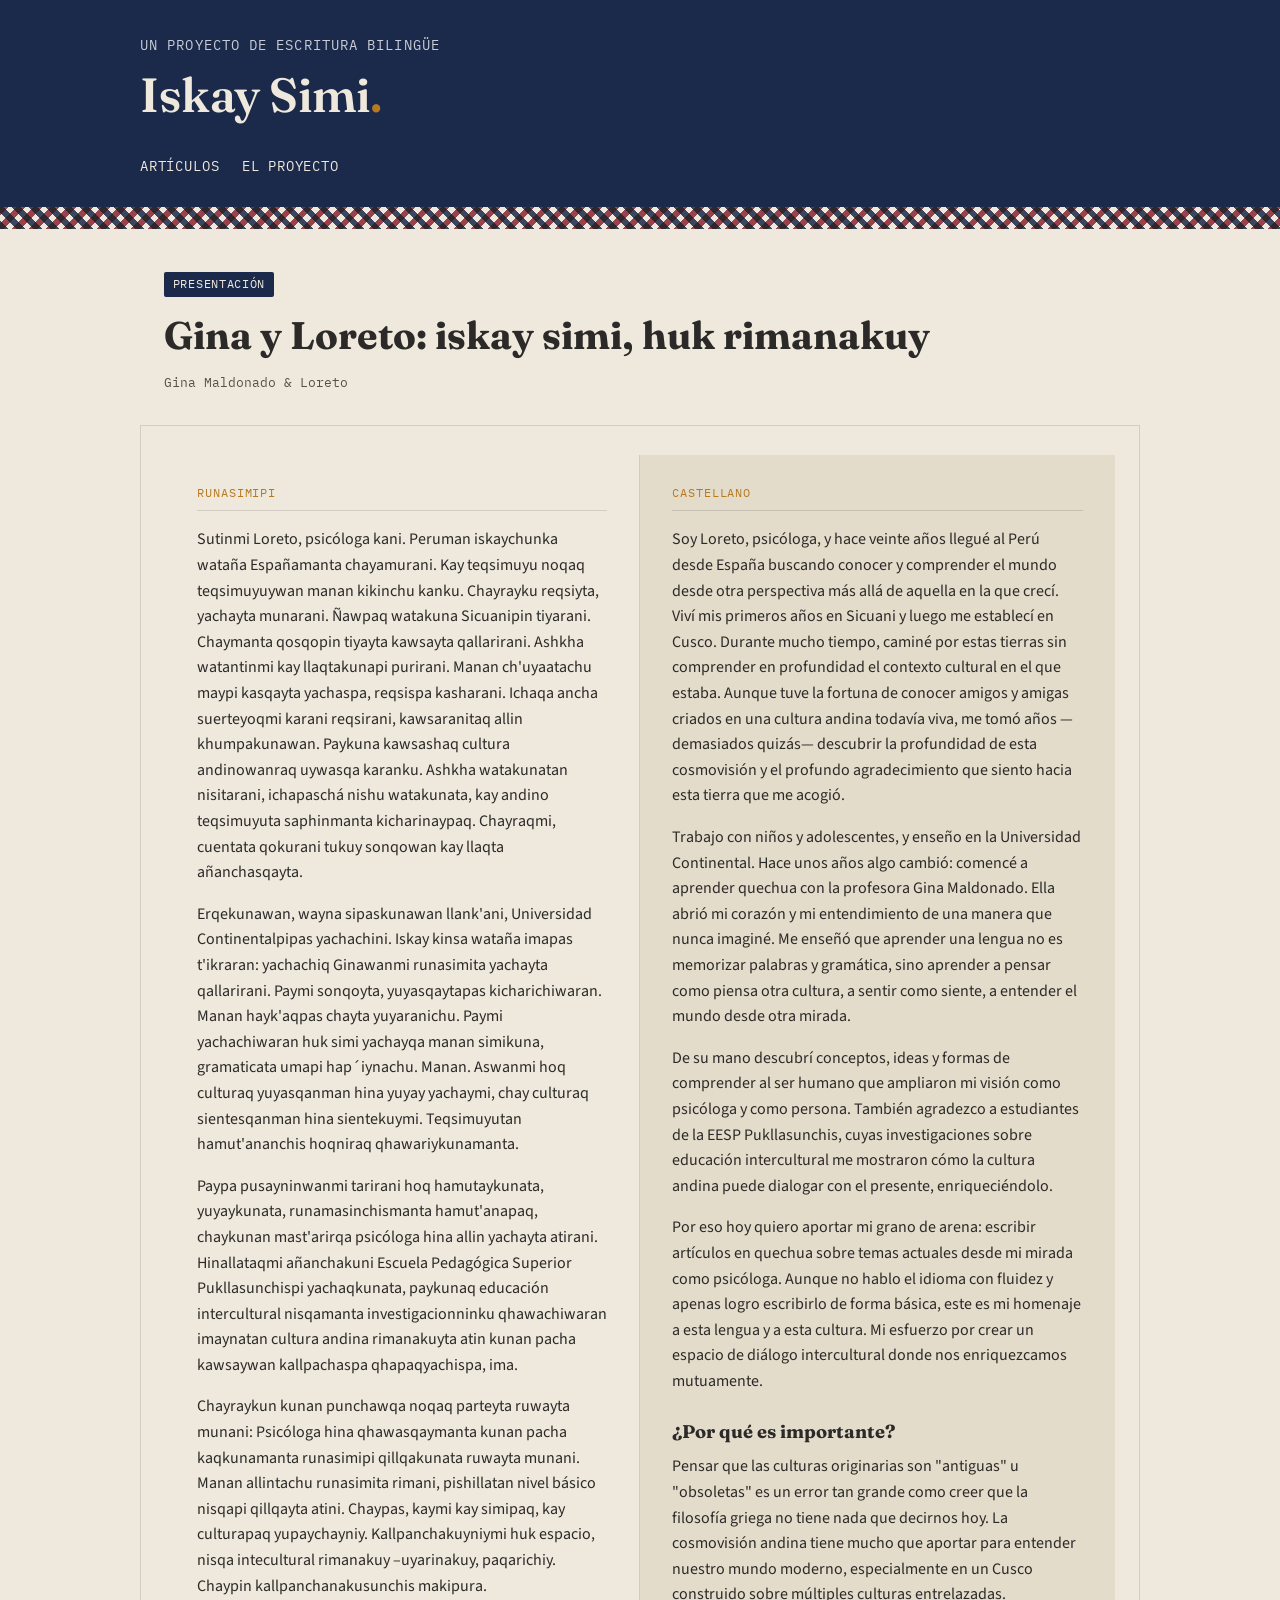
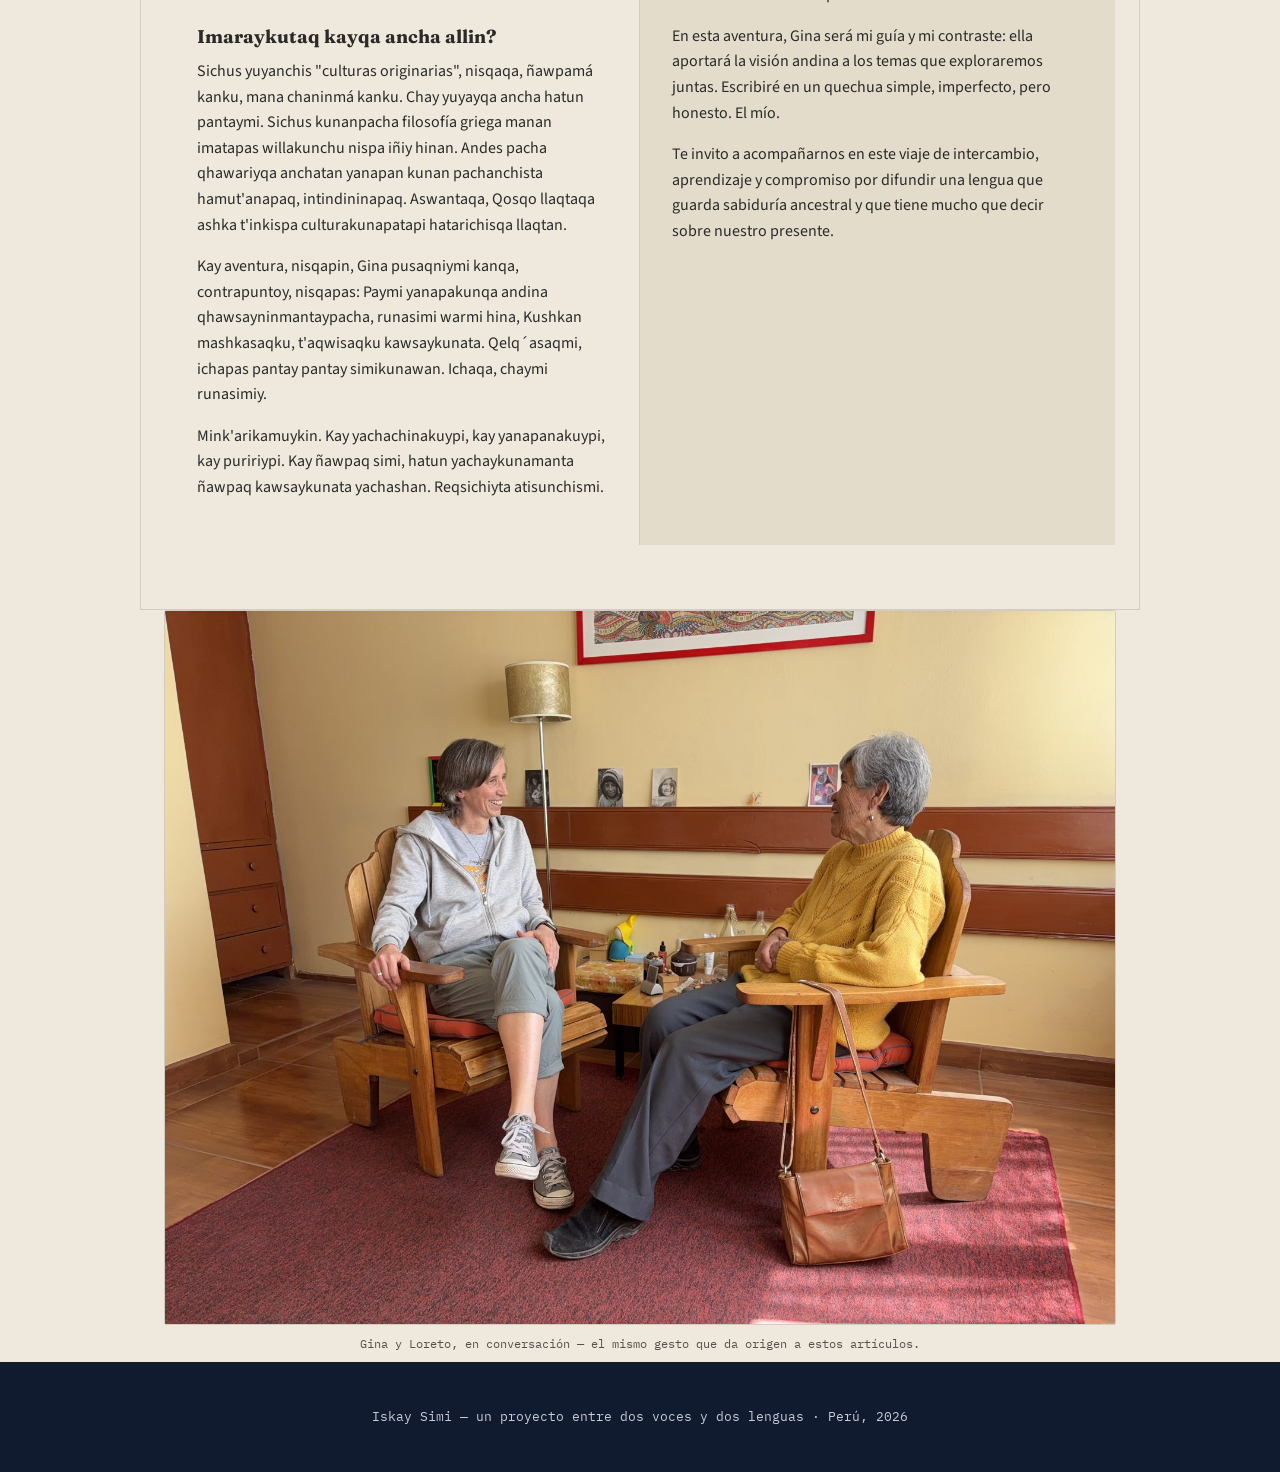
==== articulos/proyecto.html @ fa010f7d "Add files via upload" ====
<!DOCTYPE html>
<html lang="es">
<head>
<meta charset="UTF-8">
<meta name="viewport" content="width=device-width, initial-scale=1.0">
<title>Gina y Loreto: Iskay simi, huk rimanakuy</title>
<link rel="preconnect" href="https://fonts.googleapis.com">
<link href="https://fonts.googleapis.com/css2?family=Fraunces:wght@500;600&family=IBM+Plex+Mono:wght@400;500&family=Source+Sans+3:wght@400;600&display=swap" rel="stylesheet">
<link rel="stylesheet" href="../style.css">
</head>
<body>

<header class="site">
  <div class="site-inner">
    <p class="site-subtitle">Un proyecto de escritura bilingüe</p>
    <h1 class="site-title">Iskay Simi<span class="iskay">.</span></h1>
    <nav class="site">
      <a href="../index.html">Artículos</a>
      <a href="../index.html#proyecto">El proyecto</a>
    </nav>
  </div>
</header>

<div class="telar-divider"></div>

<div class="articulo-header">
  <span class="tema">Presentación</span>
  <h1>Gina y Loreto: iskay simi, huk rimanakuy</h1>
  <p class="meta">Gina Maldonado &amp; Loreto</p>
</div>

<section class="paralelo">
  <div class="columna qu">
    <p class="idioma-label">Runasimipi</p>

    <p>Sutinmi Loreto, psicóloga kani. Peruman iskaychunka wataña Españamanta chayamurani. Kay teqsimuyu noqaq teqsimuyuywan manan kikinchu kanku. Chayrayku reqsiyta, yachayta munarani. Ñawpaq watakuna Sicuanipin tiyarani. Chaymanta qosqopin tiyayta kawsayta qallarirani. Ashkha watantinmi kay llaqtakunapi purirani. Manan ch'uyaatachu maypi kasqayta yachaspa, reqsispa kasharani. Ichaqa ancha suerteyoqmi karani reqsirani, kawsaranitaq allin khumpakunawan. Paykuna kawsashaq cultura andinowanraq uywasqa karanku. Ashkha watakunatan nisitarani, ichapaschá nishu watakunata, kay andino teqsimuyuta saphinmanta kicharinaypaq. Chayraqmi, cuentata qokurani tukuy sonqowan kay llaqta añanchasqayta.</p>

    <p>Erqekunawan, wayna sipaskunawan llank'ani, Universidad Continentalpipas yachachini. Iskay kinsa wataña imapas t'ikraran: yachachiq Ginawanmi runasimita yachayta qallarirani. Paymi sonqoyta, yuyasqaytapas kicharichiwaran. Manan hayk'aqpas chayta yuyaranichu. Paymi yachachiwaran huk simi yachayqa manan simikuna, gramaticata umapi hap´iynachu. Manan. Aswanmi hoq culturaq yuyasqanman hina yuyay yachaymi, chay culturaq sientesqanman hina sientekuymi. Teqsimuyutan hamut'ananchis hoqniraq qhawariykunamanta.</p>

    <p>Paypa pusayninwanmi tarirani hoq hamutaykunata, yuyaykunata, runamasinchismanta hamut'anapaq, chaykunan mast'arirqa psicóloga hina allin yachayta atirani. Hinallataqmi añanchakuni Escuela Pedagógica Superior Pukllasunchispi yachaqkunata, paykunaq educación intercultural nisqamanta investigacionninku qhawachiwaran imaynatan cultura andina rimanakuyta atin kunan pacha kawsaywan kallpachaspa qhapaqyachispa, ima.</p>

    <p>Chayraykun kunan punchawqa noqaq parteyta ruwayta munani: Psicóloga hina qhawasqaymanta kunan pacha kaqkunamanta runasimipi qillqakunata ruwayta munani. Manan allintachu runasimita rimani, pishillatan nivel básico nisqapi qillqayta atini. Chaypas, kaymi kay simipaq, kay culturapaq yupaychayniy. Kallpanchakuyniymi huk espacio, nisqa intecultural rimanakuy –uyarinakuy, paqarichiy. Chaypin kallpanchanakusunchis makipura.</p>

    <h3>Imaraykutaq kayqa ancha allin?</h3>
    <p>Sichus yuyanchis "culturas originarias", nisqaqa, ñawpamá kanku, mana chaninmá kanku. Chay yuyayqa ancha hatun pantaymi. Sichus kunanpacha filosofía griega manan imatapas willakunchu nispa iñiy hinan. Andes pacha qhawariyqa anchatan yanapan kunan pachanchista hamut'anapaq, intindininapaq. Aswantaqa, Qosqo llaqtaqa ashka t'inkispa culturakunapatapi hatarichisqa llaqtan.</p>

    <p>Kay aventura, nisqapin, Gina pusaqniymi kanqa, contrapuntoy, nisqapas: Paymi yanapakunqa andina qhawsayninmantaypacha, runasimi warmi hina, Kushkan mashkasaqku, t'aqwisaqku kawsaykunata. Qelq´asaqmi, ichapas pantay pantay simikunawan. Ichaqa, chaymi runasimiy.</p>

    <p>Mink'arikamuykin. Kay yachachinakuypi, kay yanapanakuypi, kay puririypi. Kay ñawpaq simi, hatun yachaykunamanta ñawpaq kawsaykunata yachashan. Reqsichiyta atisunchismi.</p>
  </div>

  <div class="columna es">
    <p class="idioma-label">Castellano</p>

    <p>Soy Loreto, psicóloga, y hace veinte años llegué al Perú desde España buscando conocer y comprender el mundo desde otra perspectiva más allá de aquella en la que crecí. Viví mis primeros años en Sicuani y luego me establecí en Cusco. Durante mucho tiempo, caminé por estas tierras sin comprender en profundidad el contexto cultural en el que estaba. Aunque tuve la fortuna de conocer amigos y amigas criados en una cultura andina todavía viva, me tomó años —demasiados quizás— descubrir la profundidad de esta cosmovisión y el profundo agradecimiento que siento hacia esta tierra que me acogió.</p>

    <p>Trabajo con niños y adolescentes, y enseño en la Universidad Continental. Hace unos años algo cambió: comencé a aprender quechua con la profesora Gina Maldonado. Ella abrió mi corazón y mi entendimiento de una manera que nunca imaginé. Me enseñó que aprender una lengua no es memorizar palabras y gramática, sino aprender a pensar como piensa otra cultura, a sentir como siente, a entender el mundo desde otra mirada.</p>

    <p>De su mano descubrí conceptos, ideas y formas de comprender al ser humano que ampliaron mi visión como psicóloga y como persona. También agradezco a estudiantes de la EESP Pukllasunchis, cuyas investigaciones sobre educación intercultural me mostraron cómo la cultura andina puede dialogar con el presente, enriqueciéndolo.</p>

    <p>Por eso hoy quiero aportar mi grano de arena: escribir artículos en quechua sobre temas actuales desde mi mirada como psicóloga. Aunque no hablo el idioma con fluidez y apenas logro escribirlo de forma básica, este es mi homenaje a esta lengua y a esta cultura. Mi esfuerzo por crear un espacio de diálogo intercultural donde nos enriquezcamos mutuamente.</p>

    <h3>¿Por qué es importante?</h3>
    <p>Pensar que las culturas originarias son "antiguas" u "obsoletas" es un error tan grande como creer que la filosofía griega no tiene nada que decirnos hoy. La cosmovisión andina tiene mucho que aportar para entender nuestro mundo moderno, especialmente en un Cusco construido sobre múltiples culturas entrelazadas.</p>

    <p>En esta aventura, Gina será mi guía y mi contraste: ella aportará la visión andina a los temas que exploraremos juntas. Escribiré en un quechua simple, imperfecto, pero honesto. El mío.</p>

    <p>Te invito a acompañarnos en este viaje de intercambio, aprendizaje y compromiso por difundir una lengua que guarda sabiduría ancestral y que tiene mucho que decir sobre nuestro presente.</p>
  </div>
</section>

<figure class="articulo-imagen">
  <img src="../img/gina-loreto-conversando.jpg" alt="Gina Maldonado y Loreto conversando">
  <figcaption>Gina y Loreto, en conversación — el mismo gesto que da origen a estos artículos.</figcaption>
</figure>

<footer class="site">
  <p>Iskay Simi — un proyecto entre dos voces y dos lenguas · Perú, 2026</p>
</footer>

</body>
</html>
---- style.css ----
/* =========================================================
   ISKAY SIMI — plantilla para blog bilingüe quechua/castellano
   Paleta: índigo noche, ocre tierra, cochinilla, papel crudo
   ========================================================= */

:root {
  --paper: #efe9dd;
  --paper-dim: #e4dccb;
  --ink: #2b2a28;
  --ink-soft: #55504a;
  --indigo: #1b2a4a;
  --indigo-deep: #101b30;
  --ocre: #b9791f;
  --cochinilla: #8b2635;
  --line: rgba(43, 42, 40, 0.15);

  --font-display: "Fraunces", Georgia, serif;
  --font-body: "Source Sans 3", "Segoe UI", sans-serif;
  --font-mono: "IBM Plex Mono", monospace;
}

* { box-sizing: border-box; }

html { scroll-behavior: smooth; }

body {
  margin: 0;
  background: var(--paper);
  color: var(--ink);
  font-family: var(--font-body);
  line-height: 1.6;
  -webkit-font-smoothing: antialiased;
}

a { color: inherit; }

/* ---------- textil signature: divisor tejido ---------- */
.telar-divider {
  height: 22px;
  width: 100%;
  background:
    repeating-linear-gradient(
      135deg,
      var(--cochinilla) 0 6px,
      transparent 6px 12px
    ),
    repeating-linear-gradient(
      45deg,
      var(--indigo) 0 6px,
      transparent 6px 12px
    );
  background-blend-mode: multiply;
  opacity: 0.85;
}

.telar-divider.small { height: 10px; }

/* ---------- header ---------- */
header.site {
  background: var(--indigo);
  color: var(--paper);
  padding: 2.2rem 1.5rem 1.6rem;
}

.site-inner {
  max-width: 1000px;
  margin: 0 auto;
}

.site-title {
  font-family: var(--font-display);
  font-size: clamp(2rem, 5vw, 3rem);
  margin: 0 0 0.2rem;
  font-weight: 600;
  letter-spacing: -0.01em;
}

.site-title .iskay { color: var(--ocre); }

.site-subtitle {
  font-family: var(--font-mono);
  font-size: 0.85rem;
  text-transform: uppercase;
  letter-spacing: 0.08em;
  color: #c9ccd6;
  margin: 0;
}

nav.site {
  margin-top: 1.4rem;
  display: flex;
  gap: 1.4rem;
  font-family: var(--font-mono);
  font-size: 0.85rem;
  text-transform: uppercase;
  letter-spacing: 0.06em;
}

nav.site a {
  text-decoration: none;
  color: var(--paper);
  border-bottom: 2px solid transparent;
  padding-bottom: 2px;
  transition: border-color 0.2s ease;
}

nav.site a:hover { border-color: var(--ocre); }

/* ---------- hero (home) ---------- */
.hero {
  max-width: 1000px;
  margin: 0 auto;
  padding: 3.5rem 1.5rem 2.5rem;
}

.hero-eyebrow {
  font-family: var(--font-mono);
  font-size: 0.8rem;
  text-transform: uppercase;
  letter-spacing: 0.1em;
  color: var(--cochinilla);
  margin: 0 0 0.8rem;
}

.hero h1 {
  font-family: var(--font-display);
  font-size: clamp(1.8rem, 4vw, 2.6rem);
  font-weight: 500;
  line-height: 1.25;
  margin: 0 0 1.2rem;
  max-width: 26ch;
}

.hero p {
  max-width: 62ch;
  color: var(--ink-soft);
  font-size: 1.05rem;
}

.hero .autoras {
  margin-top: 1.6rem;
  font-family: var(--font-mono);
  font-size: 0.85rem;
  color: var(--ink-soft);
}

/* ---------- autoras ---------- */
.autoras-seccion {
  max-width: 1000px;
  margin: 0 auto;
  padding: 0 1.5rem 3.5rem;
  display: flex;
  gap: 1.6rem;
  align-items: center;
  flex-wrap: wrap;
}

.autoras-seccion img {
  width: 100%;
  max-width: 420px;
  border-radius: 2px;
  border: 1px solid var(--line);
  display: block;
}

.autoras-seccion .texto {
  flex: 1;
  min-width: 240px;
}

.autoras-seccion .texto p.eyebrow {
  font-family: var(--font-mono);
  font-size: 0.78rem;
  text-transform: uppercase;
  letter-spacing: 0.08em;
  color: var(--cochinilla);
  margin: 0 0 0.5rem;
}

.autoras-seccion .texto p {
  color: var(--ink-soft);
  margin: 0;
}

/* imagen dentro de un artículo */
.articulo-imagen {
  max-width: 1000px;
  margin: 0 auto;
  padding: 0 1.5rem 0.5rem;
}

.articulo-imagen img {
  width: 100%;
  border-radius: 2px;
  border: 1px solid var(--line);
  display: block;
}

.articulo-imagen figcaption {
  font-family: var(--font-mono);
  font-size: 0.78rem;
  color: var(--ink-soft);
  margin-top: 0.6rem;
  text-align: center;
}

/* ---------- article list ---------- */
.lista {
  max-width: 1000px;
  margin: 0 auto;
  padding: 0.5rem 1.5rem 4rem;
  display: grid;
  gap: 1.4rem;
}

.tarjeta {
  display: block;
  text-decoration: none;
  color: var(--ink);
  background: var(--paper-dim);
  border: 1px solid var(--line);
  border-radius: 2px;
  padding: 1.6rem 1.8rem;
  transition: transform 0.15s ease, box-shadow 0.15s ease;
  position: relative;
}

.tarjeta:hover {
  transform: translateY(-2px);
  box-shadow: 0 6px 20px rgba(27, 42, 74, 0.12);
}

.tarjeta::before {
  content: "";
  position: absolute;
  left: 0; top: 0; bottom: 0;
  width: 4px;
  background: var(--ocre);
}

.tarjeta .num {
  font-family: var(--font-mono);
  font-size: 0.78rem;
  color: var(--cochinilla);
  letter-spacing: 0.05em;
}

.tarjeta h2 {
  font-family: var(--font-display);
  font-size: 1.4rem;
  font-weight: 600;
  margin: 0.35rem 0 0.5rem;
}

.tarjeta .tema {
  display: inline-block;
  font-family: var(--font-mono);
  font-size: 0.72rem;
  text-transform: uppercase;
  letter-spacing: 0.06em;
  background: var(--indigo);
  color: var(--paper);
  padding: 0.2rem 0.55rem;
  border-radius: 2px;
  margin-bottom: 0.6rem;
}

.tarjeta .resumen {
  color: var(--ink-soft);
  font-size: 0.96rem;
  margin: 0;
}

/* ---------- article page ---------- */
.articulo-header {
  max-width: 1000px;
  margin: 0 auto;
  padding: 2.6rem 1.5rem 1.2rem;
}

.articulo-header .tema {
  display: inline-block;
  font-family: var(--font-mono);
  font-size: 0.72rem;
  text-transform: uppercase;
  letter-spacing: 0.06em;
  background: var(--indigo);
  color: var(--paper);
  padding: 0.2rem 0.55rem;
  border-radius: 2px;
  margin-bottom: 0.9rem;
}

.articulo-header h1 {
  font-family: var(--font-display);
  font-size: clamp(1.7rem, 4vw, 2.4rem);
  margin: 0 0 0.6rem;
  line-height: 1.25;
}

.articulo-header .meta {
  font-family: var(--font-mono);
  font-size: 0.82rem;
  color: var(--ink-soft);
}

.aviso {
  max-width: 1000px;
  margin: 0 auto;
  padding: 0 1.5rem;
}

.aviso-caja {
  background: #f3e6c9;
  border: 1px solid rgba(139, 38, 53, 0.25);
  border-left: 4px solid var(--cochinilla);
  padding: 1rem 1.3rem;
  font-size: 0.92rem;
  color: var(--ink);
  border-radius: 2px;
}

/* parallel bilingual columns */
.paralelo {
  max-width: 1000px;
  margin: 0 auto;
  padding: 1.8rem 1.5rem 4rem;
  display: grid;
  grid-template-columns: 1fr 1fr;
  gap: 0;
  border: 1px solid var(--line);
}

.columna {
  padding: 1.8rem 2rem;
}

.columna.qu {
  background: var(--paper);
  border-right: 1px solid var(--line);
}

.columna.es {
  background: var(--paper-dim);
}

.columna .idioma-label {
  font-family: var(--font-mono);
  font-size: 0.72rem;
  text-transform: uppercase;
  letter-spacing: 0.08em;
  color: var(--ocre);
  margin: 0 0 1rem;
  border-bottom: 1px solid var(--line);
  padding-bottom: 0.5rem;
}

.columna h3 {
  font-family: var(--font-display);
  font-size: 1.15rem;
  margin: 1.4rem 0 0.5rem;
}

.columna p { margin: 0 0 1rem; }

@media (max-width: 760px) {
  .paralelo { grid-template-columns: 1fr; }
  .columna.qu { border-right: none; border-bottom: 1px solid var(--line); }
}

/* ---------- footer ---------- */
footer.site {
  background: var(--indigo-deep);
  color: #c9ccd6;
  padding: 2rem 1.5rem;
  text-align: center;
  font-family: var(--font-mono);
  font-size: 0.8rem;
}

footer.site a { color: var(--ocre); text-decoration: none; }

/* focus visibility */
a:focus-visible, button:focus-visible {
  outline: 2px solid var(--ocre);
  outline-offset: 2px;
}

@media (prefers-reduced-motion: reduce) {
  * { transition: none !important; scroll-behavior: auto !important; }
}
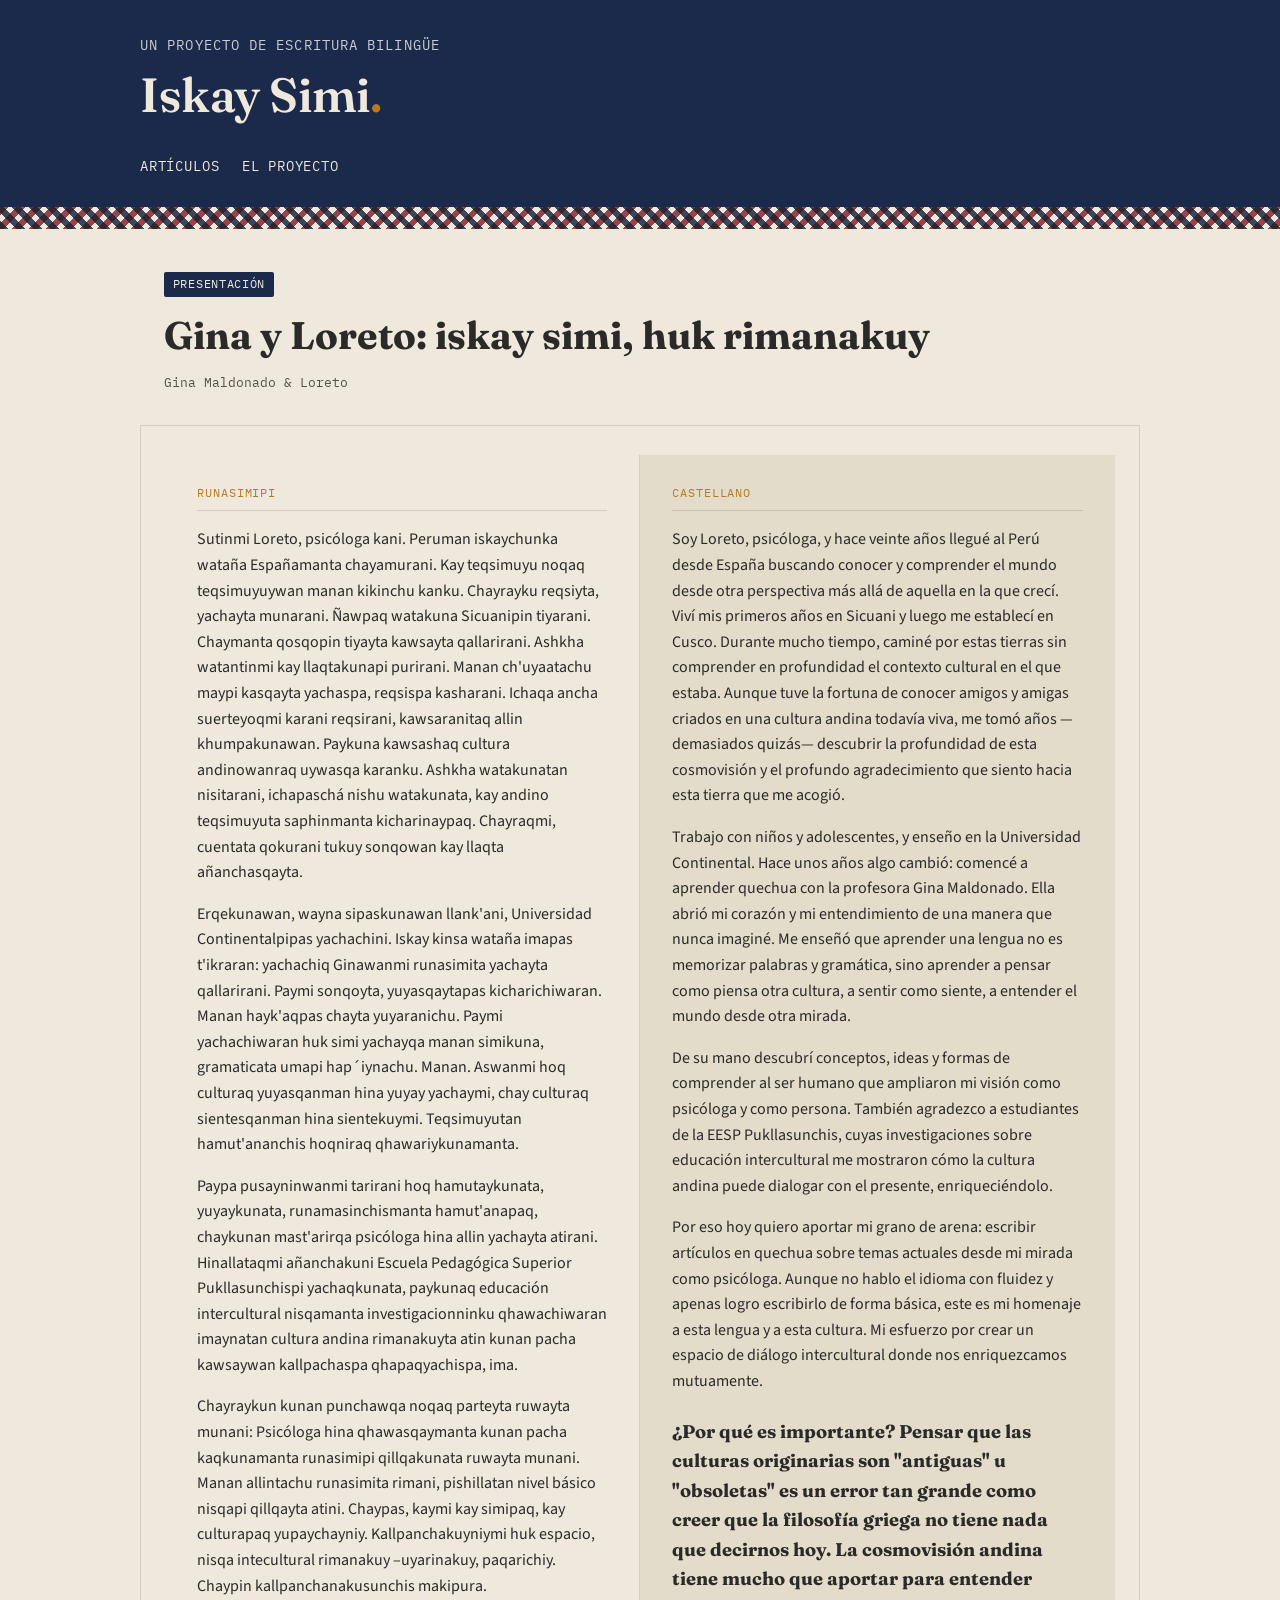
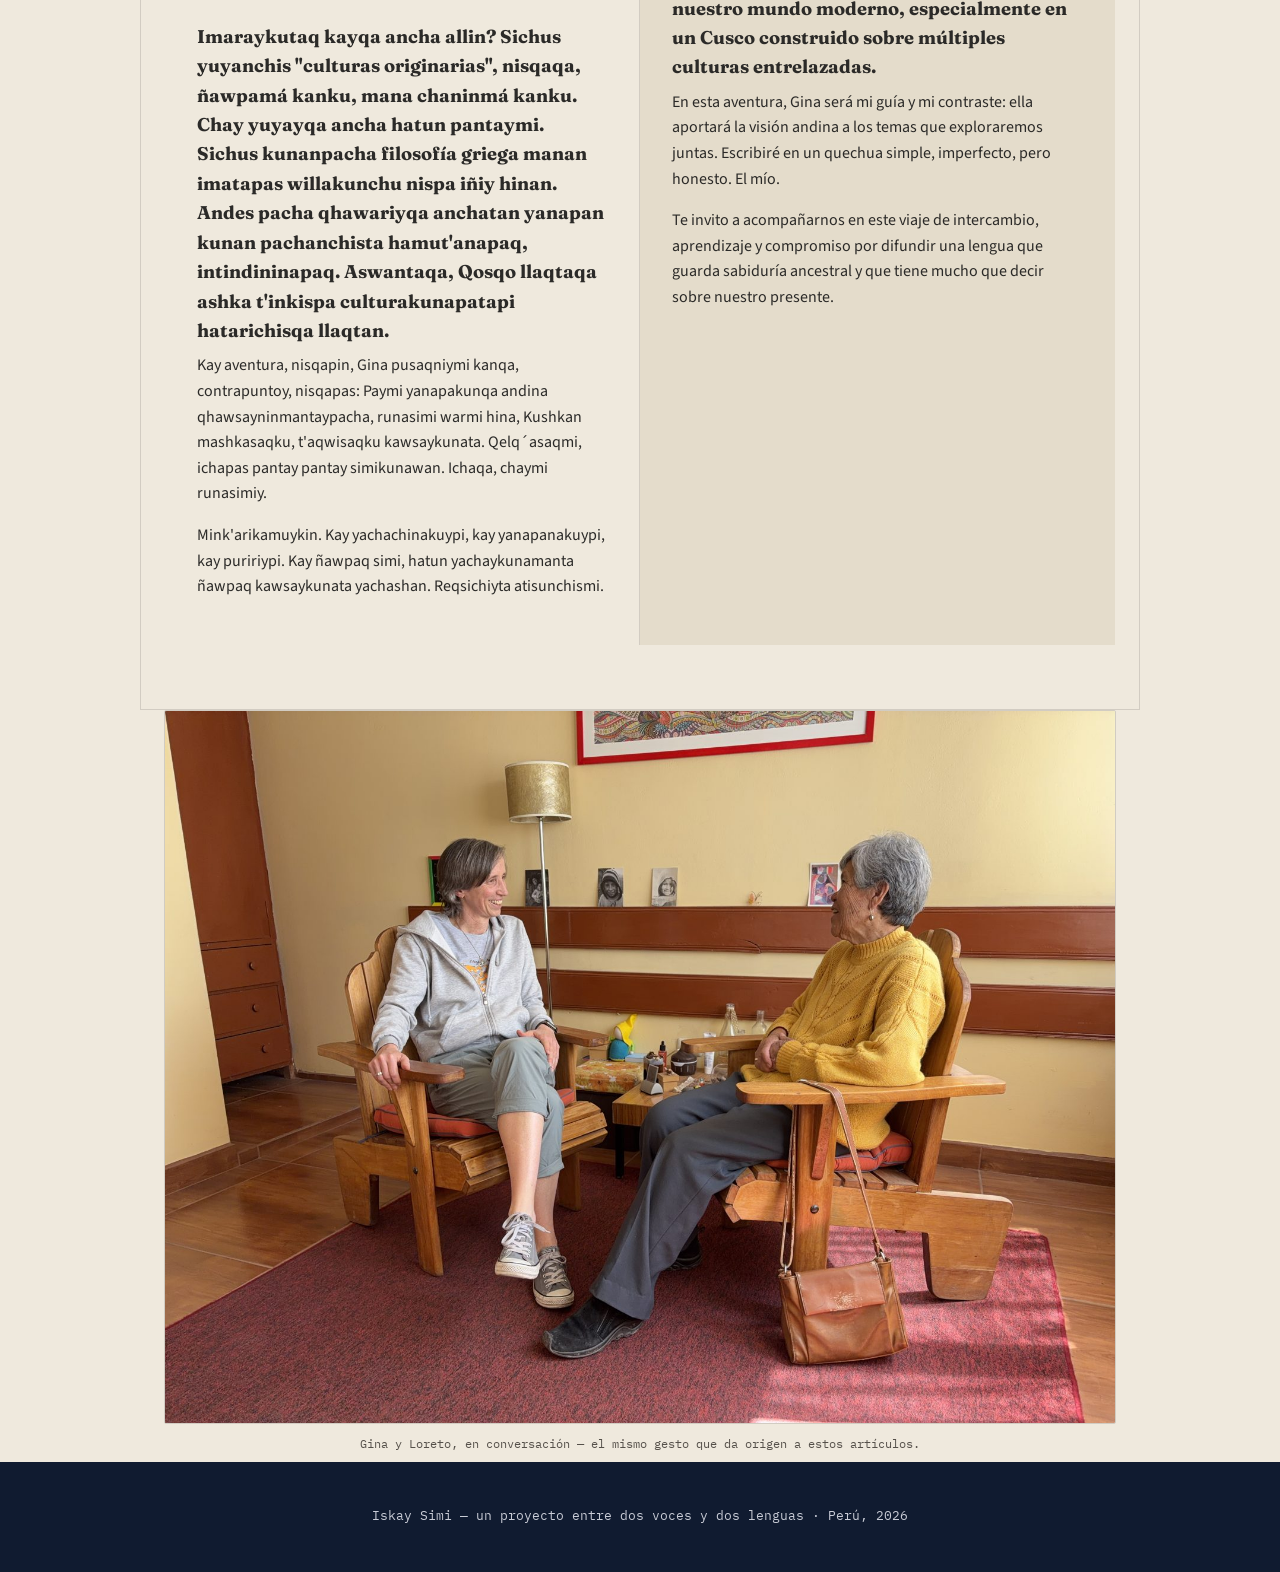
==== commit a0fd1d58: "Add files via upload" ====
--- a/articulos/proyecto.html
+++ b/articulos/proyecto.html
@@ -3,7 +3,7 @@
 <head>
 <meta charset="UTF-8">
 <meta name="viewport" content="width=device-width, initial-scale=1.0">
-<title>Gina y Loreto: Iskay simi, huk rimanakuy</title>
+<title>Iskay Simi</title>
 <link rel="preconnect" href="https://fonts.googleapis.com">
 <link href="https://fonts.googleapis.com/css2?family=Fraunces:wght@500;600&family=IBM+Plex+Mono:wght@400;500&family=Source+Sans+3:wght@400;600&display=swap" rel="stylesheet">
 <link rel="stylesheet" href="../style.css">
@@ -24,48 +24,19 @@
 <div class="telar-divider"></div>
 
 <div class="articulo-header">
-  <span class="tema">Presentación</span>
-  <h1>Gina y Loreto: iskay simi, huk rimanakuy</h1>
-  <p class="meta">Gina Maldonado &amp; Loreto</p>
+  <span class="tema" id="meta-tema">Cargando…</span>
+  <h1 id="meta-titulo">Cargando…</h1>
+  <p class="meta" id="meta-autoras"></p>
 </div>
 
 <section class="paralelo">
   <div class="columna qu">
     <p class="idioma-label">Runasimipi</p>
-
-    <p>Sutinmi Loreto, psicóloga kani. Peruman iskaychunka wataña Españamanta chayamurani. Kay teqsimuyu noqaq teqsimuyuywan manan kikinchu kanku. Chayrayku reqsiyta, yachayta munarani. Ñawpaq watakuna Sicuanipin tiyarani. Chaymanta qosqopin tiyayta kawsayta qallarirani. Ashkha watantinmi kay llaqtakunapi purirani. Manan ch'uyaatachu maypi kasqayta yachaspa, reqsispa kasharani. Ichaqa ancha suerteyoqmi karani reqsirani, kawsaranitaq allin khumpakunawan. Paykuna kawsashaq cultura andinowanraq uywasqa karanku. Ashkha watakunatan nisitarani, ichapaschá nishu watakunata, kay andino teqsimuyuta saphinmanta kicharinaypaq. Chayraqmi, cuentata qokurani tukuy sonqowan kay llaqta añanchasqayta.</p>
-
-    <p>Erqekunawan, wayna sipaskunawan llank'ani, Universidad Continentalpipas yachachini. Iskay kinsa wataña imapas t'ikraran: yachachiq Ginawanmi runasimita yachayta qallarirani. Paymi sonqoyta, yuyasqaytapas kicharichiwaran. Manan hayk'aqpas chayta yuyaranichu. Paymi yachachiwaran huk simi yachayqa manan simikuna, gramaticata umapi hap´iynachu. Manan. Aswanmi hoq culturaq yuyasqanman hina yuyay yachaymi, chay culturaq sientesqanman hina sientekuymi. Teqsimuyutan hamut'ananchis hoqniraq qhawariykunamanta.</p>
-
-    <p>Paypa pusayninwanmi tarirani hoq hamutaykunata, yuyaykunata, runamasinchismanta hamut'anapaq, chaykunan mast'arirqa psicóloga hina allin yachayta atirani. Hinallataqmi añanchakuni Escuela Pedagógica Superior Pukllasunchispi yachaqkunata, paykunaq educación intercultural nisqamanta investigacionninku qhawachiwaran imaynatan cultura andina rimanakuyta atin kunan pacha kawsaywan kallpachaspa qhapaqyachispa, ima.</p>
-
-    <p>Chayraykun kunan punchawqa noqaq parteyta ruwayta munani: Psicóloga hina qhawasqaymanta kunan pacha kaqkunamanta runasimipi qillqakunata ruwayta munani. Manan allintachu runasimita rimani, pishillatan nivel básico nisqapi qillqayta atini. Chaypas, kaymi kay simipaq, kay culturapaq yupaychayniy. Kallpanchakuyniymi huk espacio, nisqa intecultural rimanakuy –uyarinakuy, paqarichiy. Chaypin kallpanchanakusunchis makipura.</p>
-
-    <h3>Imaraykutaq kayqa ancha allin?</h3>
-    <p>Sichus yuyanchis "culturas originarias", nisqaqa, ñawpamá kanku, mana chaninmá kanku. Chay yuyayqa ancha hatun pantaymi. Sichus kunanpacha filosofía griega manan imatapas willakunchu nispa iñiy hinan. Andes pacha qhawariyqa anchatan yanapan kunan pachanchista hamut'anapaq, intindininapaq. Aswantaqa, Qosqo llaqtaqa ashka t'inkispa culturakunapatapi hatarichisqa llaqtan.</p>
-
-    <p>Kay aventura, nisqapin, Gina pusaqniymi kanqa, contrapuntoy, nisqapas: Paymi yanapakunqa andina qhawsayninmantaypacha, runasimi warmi hina, Kushkan mashkasaqku, t'aqwisaqku kawsaykunata. Qelq´asaqmi, ichapas pantay pantay simikunawan. Ichaqa, chaymi runasimiy.</p>
-
-    <p>Mink'arikamuykin. Kay yachachinakuypi, kay yanapanakuypi, kay puririypi. Kay ñawpaq simi, hatun yachaykunamanta ñawpaq kawsaykunata yachashan. Reqsichiyta atisunchismi.</p>
+    <div id="col-qu"><p>Cargando contenido…</p></div>
   </div>
-
   <div class="columna es">
     <p class="idioma-label">Castellano</p>
-
-    <p>Soy Loreto, psicóloga, y hace veinte años llegué al Perú desde España buscando conocer y comprender el mundo desde otra perspectiva más allá de aquella en la que crecí. Viví mis primeros años en Sicuani y luego me establecí en Cusco. Durante mucho tiempo, caminé por estas tierras sin comprender en profundidad el contexto cultural en el que estaba. Aunque tuve la fortuna de conocer amigos y amigas criados en una cultura andina todavía viva, me tomó años —demasiados quizás— descubrir la profundidad de esta cosmovisión y el profundo agradecimiento que siento hacia esta tierra que me acogió.</p>
-
-    <p>Trabajo con niños y adolescentes, y enseño en la Universidad Continental. Hace unos años algo cambió: comencé a aprender quechua con la profesora Gina Maldonado. Ella abrió mi corazón y mi entendimiento de una manera que nunca imaginé. Me enseñó que aprender una lengua no es memorizar palabras y gramática, sino aprender a pensar como piensa otra cultura, a sentir como siente, a entender el mundo desde otra mirada.</p>
-
-    <p>De su mano descubrí conceptos, ideas y formas de comprender al ser humano que ampliaron mi visión como psicóloga y como persona. También agradezco a estudiantes de la EESP Pukllasunchis, cuyas investigaciones sobre educación intercultural me mostraron cómo la cultura andina puede dialogar con el presente, enriqueciéndolo.</p>
-
-    <p>Por eso hoy quiero aportar mi grano de arena: escribir artículos en quechua sobre temas actuales desde mi mirada como psicóloga. Aunque no hablo el idioma con fluidez y apenas logro escribirlo de forma básica, este es mi homenaje a esta lengua y a esta cultura. Mi esfuerzo por crear un espacio de diálogo intercultural donde nos enriquezcamos mutuamente.</p>
-
-    <h3>¿Por qué es importante?</h3>
-    <p>Pensar que las culturas originarias son "antiguas" u "obsoletas" es un error tan grande como creer que la filosofía griega no tiene nada que decirnos hoy. La cosmovisión andina tiene mucho que aportar para entender nuestro mundo moderno, especialmente en un Cusco construido sobre múltiples culturas entrelazadas.</p>
-
-    <p>En esta aventura, Gina será mi guía y mi contraste: ella aportará la visión andina a los temas que exploraremos juntas. Escribiré en un quechua simple, imperfecto, pero honesto. El mío.</p>
-
-    <p>Te invito a acompañarnos en este viaje de intercambio, aprendizaje y compromiso por difundir una lengua que guarda sabiduría ancestral y que tiene mucho que decir sobre nuestro presente.</p>
+    <div id="col-es"><p>Cargando contenido…</p></div>
   </div>
 </section>
 
@@ -78,5 +49,10 @@
   <p>Iskay Simi — un proyecto entre dos voces y dos lenguas · Perú, 2026</p>
 </footer>
 
+<script src="cargar-articulo.js"></script>
+<script>
+  cargarArticulo({ fuente: "contenido/proyecto.txt" });
+</script>
+
 </body>
 </html>
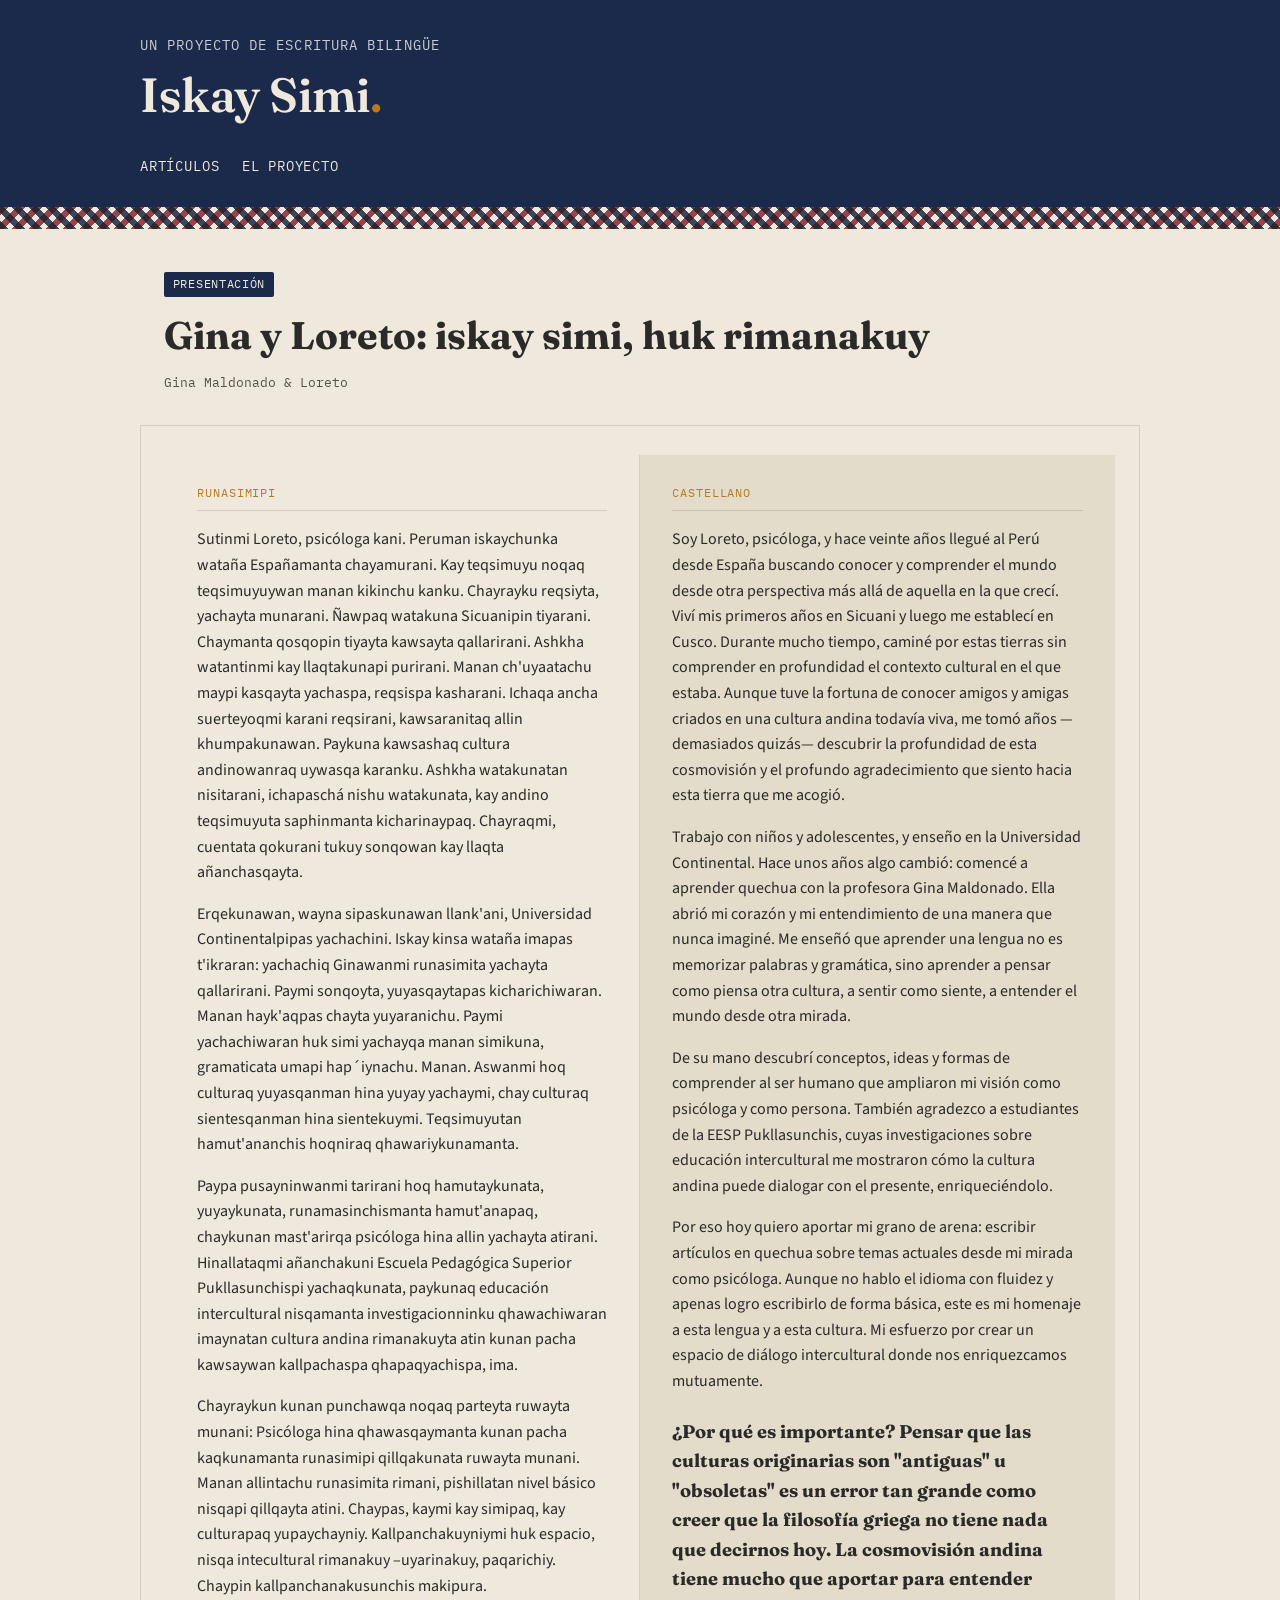
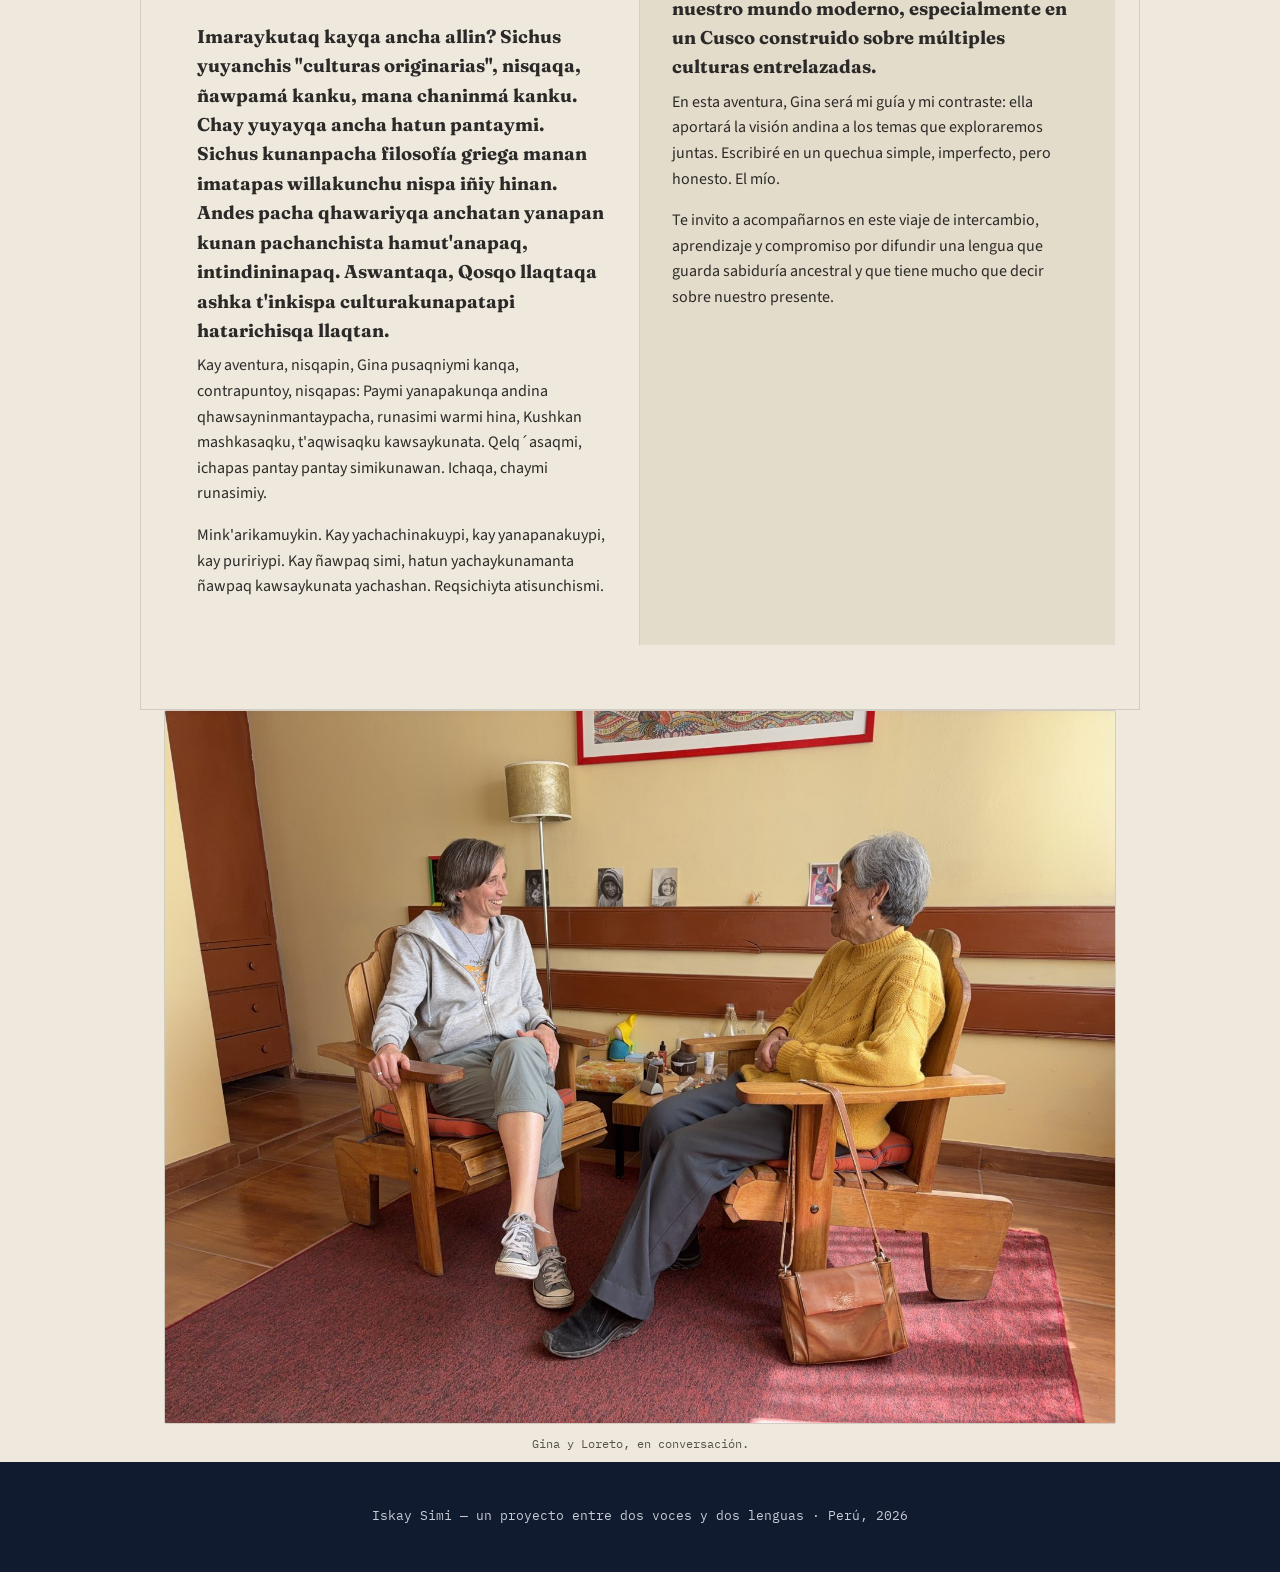
==== commit f2f2a7c8: "Update proyecto.html" ====
--- a/articulos/proyecto.html
+++ b/articulos/proyecto.html
@@ -42,7 +42,7 @@
 
 <figure class="articulo-imagen">
   <img src="../img/gina-loreto-conversando.jpg" alt="Gina Maldonado y Loreto conversando">
-  <figcaption>Gina y Loreto, en conversación — el mismo gesto que da origen a estos artículos.</figcaption>
+  <figcaption>Gina y Loreto, en conversación.</figcaption>
 </figure>
 
 <footer class="site">
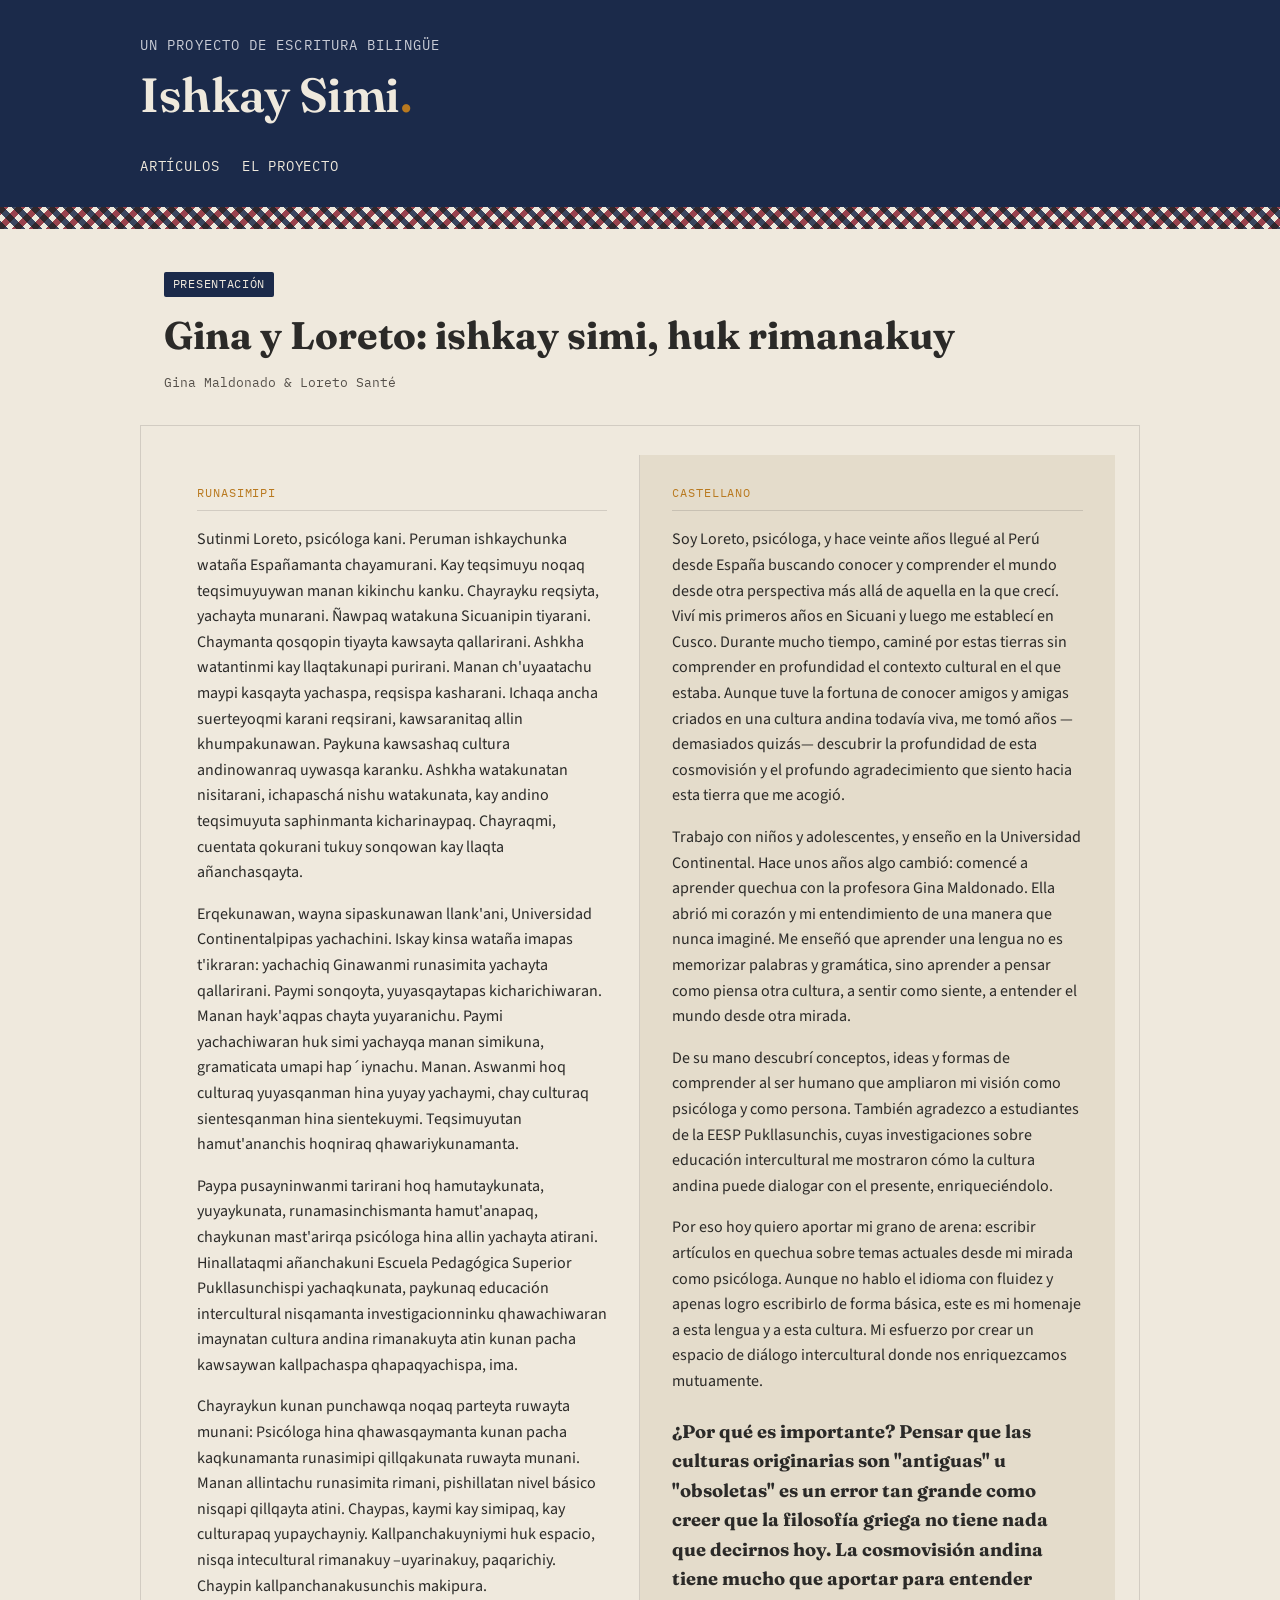
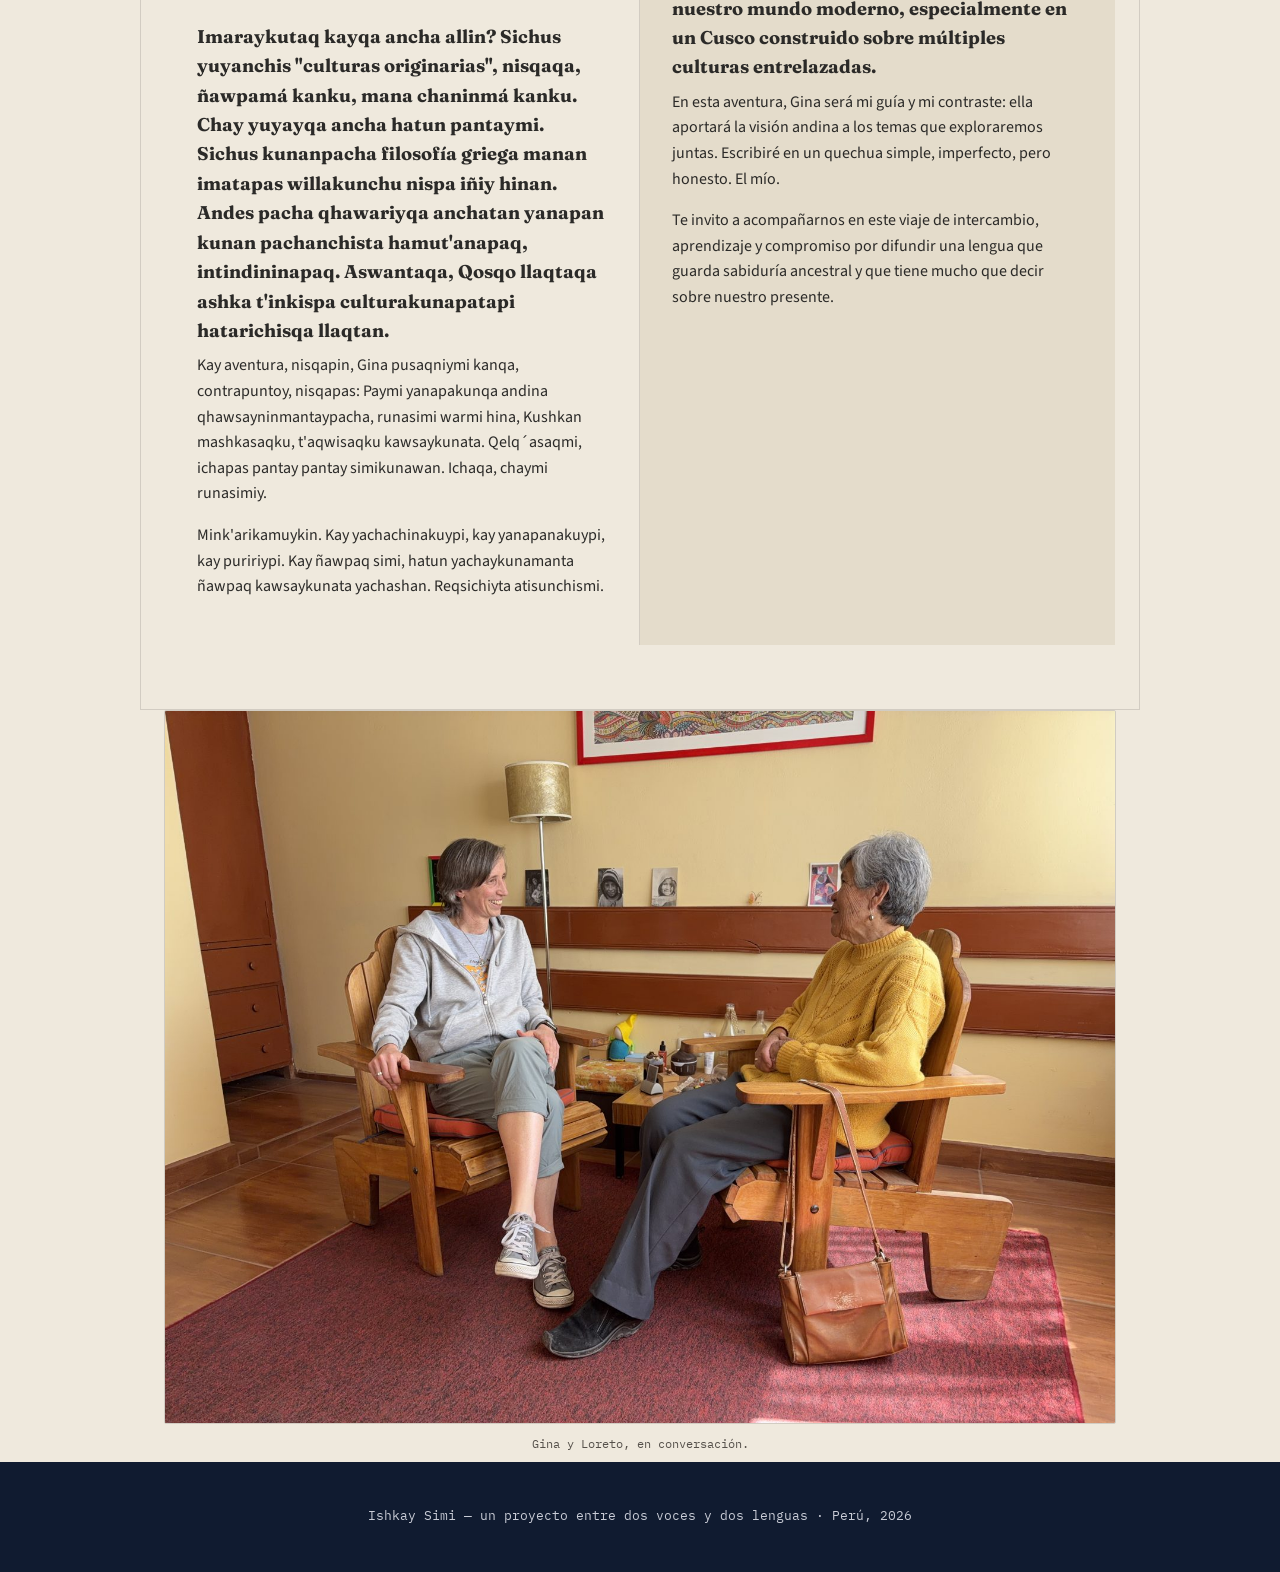
==== commit 828a00c4: "Update proyecto.html" ====
--- a/articulos/proyecto.html
+++ b/articulos/proyecto.html
@@ -3,7 +3,7 @@
 <head>
 <meta charset="UTF-8">
 <meta name="viewport" content="width=device-width, initial-scale=1.0">
-<title>Iskay Simi</title>
+<title>Ishkay Simi</title>
 <link rel="preconnect" href="https://fonts.googleapis.com">
 <link href="https://fonts.googleapis.com/css2?family=Fraunces:wght@500;600&family=IBM+Plex+Mono:wght@400;500&family=Source+Sans+3:wght@400;600&display=swap" rel="stylesheet">
 <link rel="stylesheet" href="../style.css">
@@ -13,7 +13,7 @@
 <header class="site">
   <div class="site-inner">
     <p class="site-subtitle">Un proyecto de escritura bilingüe</p>
-    <h1 class="site-title">Iskay Simi<span class="iskay">.</span></h1>
+    <h1 class="site-title">Ishkay Simi<span class="iskay">.</span></h1>
     <nav class="site">
       <a href="../index.html">Artículos</a>
       <a href="../index.html#proyecto">El proyecto</a>
@@ -46,7 +46,7 @@
 </figure>
 
 <footer class="site">
-  <p>Iskay Simi — un proyecto entre dos voces y dos lenguas · Perú, 2026</p>
+  <p>Ishkay Simi — un proyecto entre dos voces y dos lenguas · Perú, 2026</p>
 </footer>
 
 <script src="cargar-articulo.js"></script>
